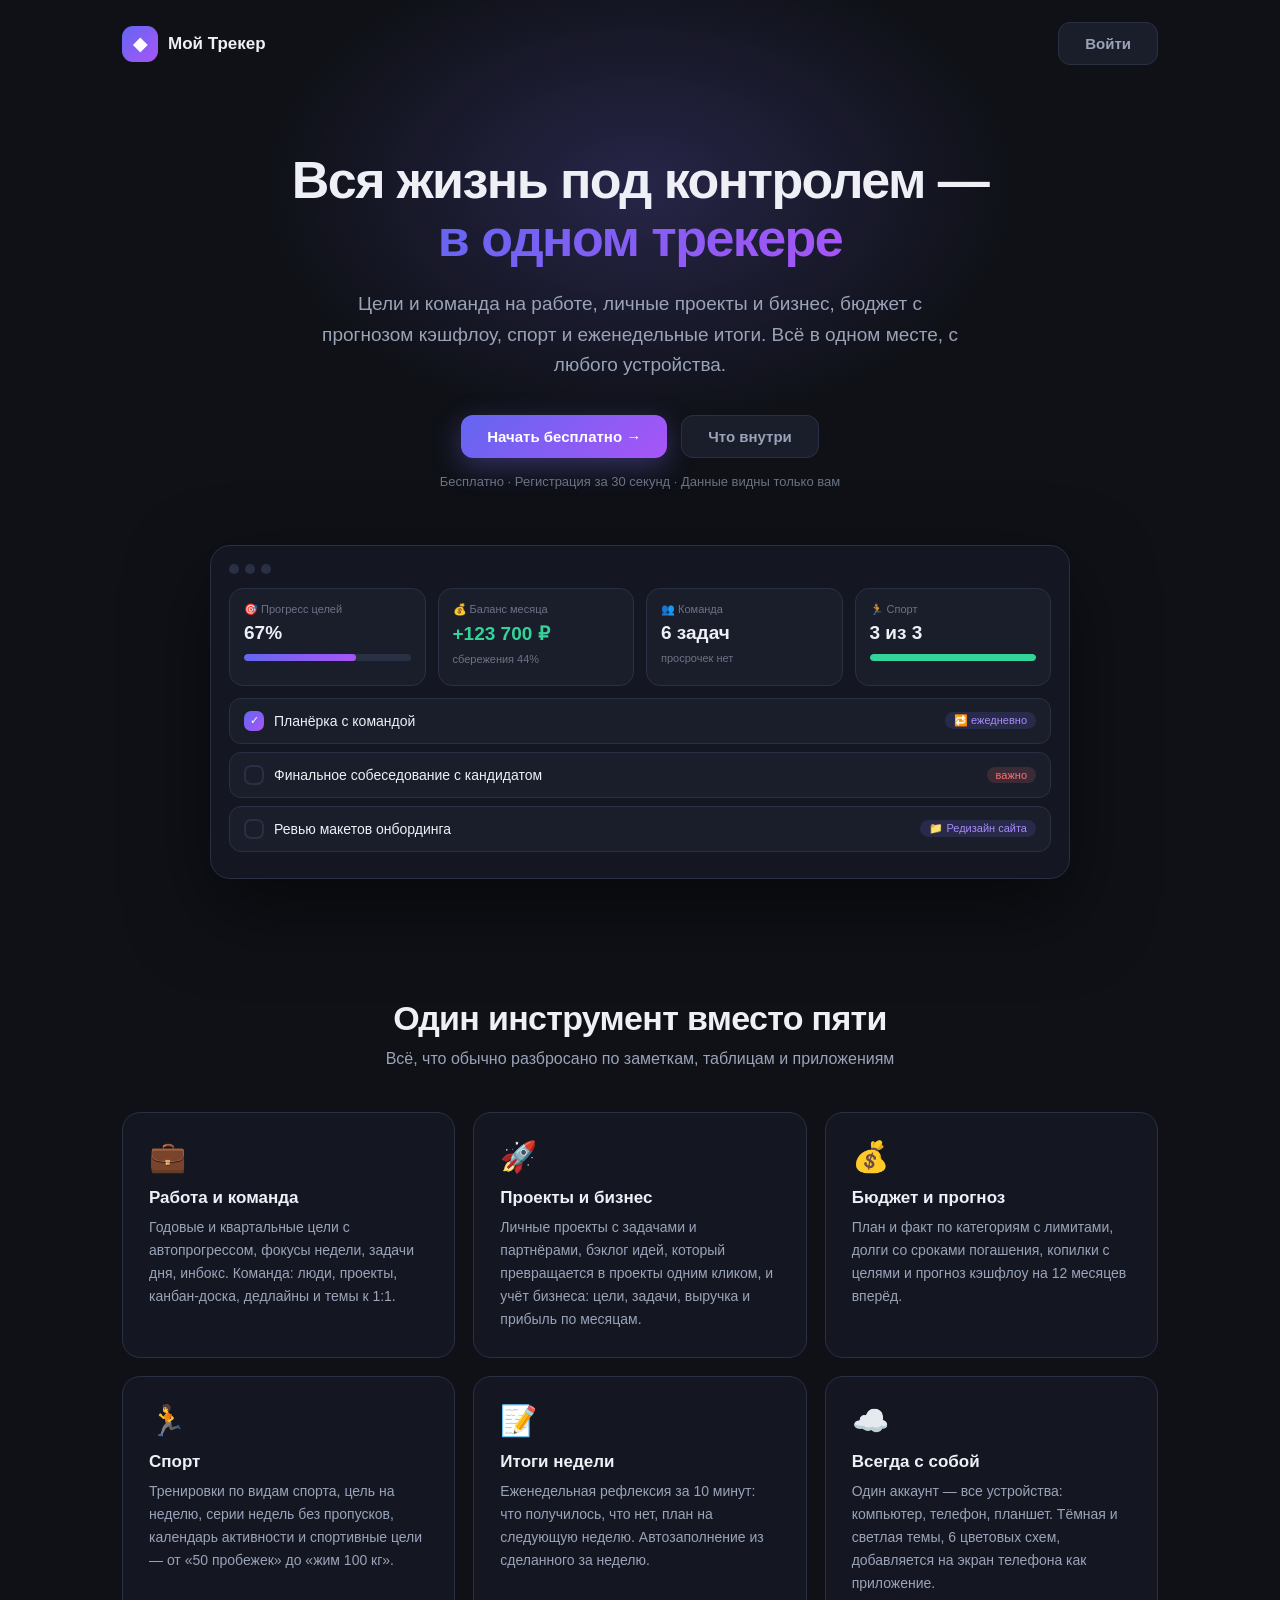
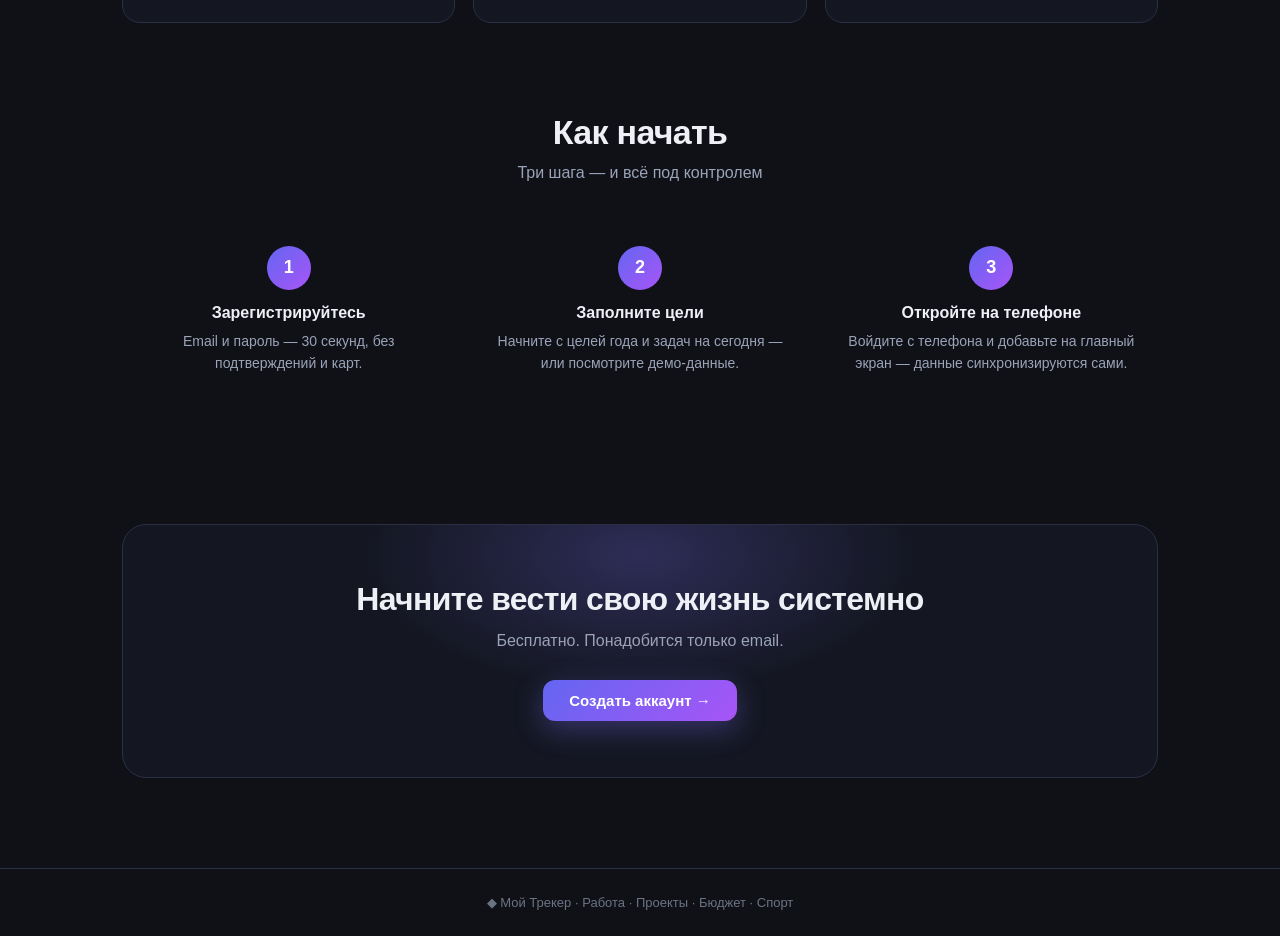
==== index.html @ 0a4cba4f "Add files via upload" ====
<!DOCTYPE html>
<html lang="ru">
<head>
<meta charset="UTF-8">
<meta name="viewport" content="width=device-width, initial-scale=1">
<meta name="theme-color" content="#0f1117">
<title>Мой Трекер — работа, проекты, бюджет и спорт в одном месте</title>
<meta name="description" content="Личный трекер: цели и команда на работе, свои проекты и бизнес, бюджет с прогнозом кэшфлоу, спорт и итоги недели. Бесплатно.">
<script>
/* уже вошедших сразу отправляем в приложение */
try{
  if(localStorage.getItem('mytracker_session') || localStorage.getItem('mytracker_localmode')){
    location.replace('app.html');
  }
}catch(e){}
</script>
<style>
:root{
  --bg:#0f1117; --bg2:#141722; --surface:#1a1e2b; --border:#2a3044;
  --text:#eef0f6; --text2:#9aa3b8; --text3:#6b7385;
  --accent:#7c6cf5; --accent2:#a78bfa; --grad:linear-gradient(135deg,#6366f1,#a855f7);
}
*{margin:0;padding:0;box-sizing:border-box}
html{scroll-behavior:smooth}
body{
  font-family:'Inter',-apple-system,BlinkMacSystemFont,'Segoe UI',Roboto,sans-serif;
  background:var(--bg); color:var(--text); -webkit-font-smoothing:antialiased; overflow-x:hidden;
}
a{text-decoration:none; color:inherit}
.wrap{max-width:1080px; margin:0 auto; padding:0 22px}
/* header */
header{display:flex; align-items:center; justify-content:space-between; padding:22px 0}
.logo{display:flex; align-items:center; gap:10px; font-weight:700; font-size:17px}
.logo-badge{width:36px;height:36px;border-radius:11px;background:var(--grad);display:flex;align-items:center;justify-content:center;font-size:18px;color:#fff}
.btn{display:inline-flex;align-items:center;justify-content:center;gap:8px;border:none;cursor:pointer;
  padding:12px 26px;border-radius:12px;font-size:15px;font-weight:600;font-family:inherit;transition:.2s}
.btn-primary{background:var(--grad);color:#fff;box-shadow:0 8px 28px rgba(124,108,245,.35)}
.btn-primary:hover{transform:translateY(-2px);box-shadow:0 12px 34px rgba(124,108,245,.45)}
.btn-ghost{background:var(--surface);color:var(--text2);border:1px solid var(--border)}
.btn-ghost:hover{color:var(--text)}
/* hero */
.hero{text-align:center; padding:64px 0 40px; position:relative}
.hero::before{content:'';position:absolute;top:-160px;left:50%;transform:translateX(-50%);
  width:820px;height:520px;background:radial-gradient(ellipse, rgba(124,108,245,.22), transparent 65%);pointer-events:none}
.hero h1{font-size:52px;font-weight:800;letter-spacing:-.03em;line-height:1.12;position:relative}
.hero h1 .grad{background:var(--grad);-webkit-background-clip:text;background-clip:text;color:transparent}
.hero p{font-size:19px;color:var(--text2);max-width:640px;margin:22px auto 0;line-height:1.6;position:relative}
.cta{display:flex;gap:14px;justify-content:center;margin-top:34px;flex-wrap:wrap;position:relative}
.hero .note{font-size:13px;color:var(--text3);margin-top:16px;position:relative}
/* mockup */
.mock{margin:56px auto 0;max-width:860px;background:var(--bg2);border:1px solid var(--border);
  border-radius:20px;padding:18px;box-shadow:0 30px 80px rgba(0,0,0,.5);position:relative}
.mock .bar{display:flex;gap:6px;margin-bottom:14px}
.mock .dot{width:10px;height:10px;border-radius:50%;background:var(--border)}
.mock-grid{display:grid;grid-template-columns:repeat(4,1fr);gap:12px;margin-bottom:12px}
.mcard{background:var(--surface);border:1px solid var(--border);border-radius:14px;padding:14px;text-align:left}
.mcard .l{font-size:11px;color:var(--text3);margin-bottom:6px}
.mcard .v{font-size:19px;font-weight:700}
.mbar{height:7px;border-radius:99px;background:var(--border);margin-top:10px;overflow:hidden}
.mbar>span{display:block;height:100%;border-radius:99px;background:var(--grad)}
.mrow{display:flex;align-items:center;gap:10px;background:var(--surface);border:1px solid var(--border);
  border-radius:12px;padding:12px 14px;margin-bottom:8px;font-size:14px;text-align:left}
.mcheck{width:20px;height:20px;border-radius:7px;flex-shrink:0;display:flex;align-items:center;justify-content:center;font-size:11px;color:#fff}
.mcheck.on{background:var(--grad)} .mcheck.off{border:2px solid var(--border)}
.chip{font-size:11px;padding:2px 9px;border-radius:99px;background:rgba(124,108,245,.15);color:var(--accent2);margin-left:auto;white-space:nowrap}
/* features */
.features{padding:80px 0 20px}
h2.sec{font-size:34px;font-weight:800;text-align:center;letter-spacing:-.02em}
.sec-sub{text-align:center;color:var(--text2);margin:12px 0 44px;font-size:16px}
.fgrid{display:grid;grid-template-columns:repeat(3,1fr);gap:18px}
.fcard{background:var(--bg2);border:1px solid var(--border);border-radius:18px;padding:26px}
.fcard .ico{font-size:30px}
.fcard h3{font-size:17px;margin:14px 0 8px}
.fcard p{font-size:14px;color:var(--text2);line-height:1.65}
/* how */
.how{padding:70px 0}
.steps{display:grid;grid-template-columns:repeat(3,1fr);gap:18px}
.step{text-align:center;padding:20px}
.step .n{width:44px;height:44px;border-radius:50%;background:var(--grad);color:#fff;font-weight:700;font-size:18px;
  display:flex;align-items:center;justify-content:center;margin:0 auto 14px}
.step h3{font-size:16px;margin-bottom:8px}
.step p{font-size:14px;color:var(--text2);line-height:1.6}
/* bottom cta */
.bottom{padding:60px 0 90px;text-align:center}
.bottom .box{background:var(--bg2);border:1px solid var(--border);border-radius:24px;padding:56px 30px;position:relative;overflow:hidden}
.bottom .box::before{content:'';position:absolute;top:-120px;left:50%;transform:translateX(-50%);
  width:600px;height:300px;background:radial-gradient(ellipse, rgba(124,108,245,.25), transparent 65%)}
.bottom h2{font-size:32px;font-weight:800;letter-spacing:-.02em;position:relative}
.bottom p{color:var(--text2);margin:14px 0 30px;position:relative}
footer{border-top:1px solid var(--border);padding:26px 0;text-align:center;color:var(--text3);font-size:13px}
@media(max-width:760px){
  .hero h1{font-size:33px}
  .hero p{font-size:16px}
  .hero{padding:36px 0 20px}
  .fgrid,.steps{grid-template-columns:1fr}
  .mock-grid{grid-template-columns:1fr 1fr}
  h2.sec{font-size:26px}
  .mock{padding:12px}
  header .btn{padding:10px 16px;font-size:13.5px}
}
</style>
</head>
<body>
<div class="wrap">
  <header>
    <div class="logo"><div class="logo-badge">◆</div>Мой Трекер</div>
    <a class="btn btn-ghost" href="app.html">Войти</a>
  </header>

  <section class="hero">
    <h1>Вся жизнь под контролем —<br><span class="grad">в одном трекере</span></h1>
    <p>Цели и команда на работе, личные проекты и бизнес, бюджет с прогнозом кэшфлоу,
    спорт и еженедельные итоги. Всё в одном месте, с любого устройства.</p>
    <div class="cta">
      <a class="btn btn-primary" href="app.html#signup">Начать бесплатно →</a>
      <a class="btn btn-ghost" href="#features">Что внутри</a>
    </div>
    <div class="note">Бесплатно · Регистрация за 30 секунд · Данные видны только вам</div>

    <div class="mock">
      <div class="bar"><span class="dot"></span><span class="dot"></span><span class="dot"></span></div>
      <div class="mock-grid">
        <div class="mcard"><div class="l">🎯 Прогресс целей</div><div class="v">67%</div><div class="mbar"><span style="width:67%"></span></div></div>
        <div class="mcard"><div class="l">💰 Баланс месяца</div><div class="v" style="color:#34d399">+123 700 ₽</div><div class="l" style="margin-top:8px">сбережения 44%</div></div>
        <div class="mcard"><div class="l">👥 Команда</div><div class="v">6 задач</div><div class="l" style="margin-top:8px">просрочек нет</div></div>
        <div class="mcard"><div class="l">🏃 Спорт</div><div class="v">3 из 3</div><div class="mbar"><span style="width:100%;background:#34d399"></span></div></div>
      </div>
      <div class="mrow"><span class="mcheck on">✓</span> Планёрка с командой <span class="chip">🔁 ежедневно</span></div>
      <div class="mrow"><span class="mcheck off"></span> Финальное собеседование с кандидатом <span class="chip" style="background:rgba(248,113,113,.15);color:#f87171">важно</span></div>
      <div class="mrow"><span class="mcheck off"></span> Ревью макетов онбординга <span class="chip">📁 Редизайн сайта</span></div>
    </div>
  </section>

  <section class="features" id="features">
    <h2 class="sec">Один инструмент вместо пяти</h2>
    <div class="sec-sub">Всё, что обычно разбросано по заметкам, таблицам и приложениям</div>
    <div class="fgrid">
      <div class="fcard"><div class="ico">💼</div><h3>Работа и команда</h3>
        <p>Годовые и квартальные цели с автопрогрессом, фокусы недели, задачи дня, инбокс. Команда: люди, проекты, канбан-доска, дедлайны и темы к 1:1.</p></div>
      <div class="fcard"><div class="ico">🚀</div><h3>Проекты и бизнес</h3>
        <p>Личные проекты с задачами и партнёрами, бэклог идей, который превращается в проекты одним кликом, и учёт бизнеса: цели, задачи, выручка и прибыль по месяцам.</p></div>
      <div class="fcard"><div class="ico">💰</div><h3>Бюджет и прогноз</h3>
        <p>План и факт по категориям с лимитами, долги со сроками погашения, копилки с целями и прогноз кэшфлоу на 12 месяцев вперёд.</p></div>
      <div class="fcard"><div class="ico">🏃</div><h3>Спорт</h3>
        <p>Тренировки по видам спорта, цель на неделю, серии недель без пропусков, календарь активности и спортивные цели — от «50 пробежек» до «жим 100 кг».</p></div>
      <div class="fcard"><div class="ico">📝</div><h3>Итоги недели</h3>
        <p>Еженедельная рефлексия за 10 минут: что получилось, что нет, план на следующую неделю. Автозаполнение из сделанного за неделю.</p></div>
      <div class="fcard"><div class="ico">☁️</div><h3>Всегда с собой</h3>
        <p>Один аккаунт — все устройства: компьютер, телефон, планшет. Тёмная и светлая темы, 6 цветовых схем, добавляется на экран телефона как приложение.</p></div>
    </div>
  </section>

  <section class="how">
    <h2 class="sec">Как начать</h2>
    <div class="sec-sub">Три шага — и всё под контролем</div>
    <div class="steps">
      <div class="step"><div class="n">1</div><h3>Зарегистрируйтесь</h3><p>Email и пароль — 30 секунд, без подтверждений и карт.</p></div>
      <div class="step"><div class="n">2</div><h3>Заполните цели</h3><p>Начните с целей года и задач на сегодня — или посмотрите демо-данные.</p></div>
      <div class="step"><div class="n">3</div><h3>Откройте на телефоне</h3><p>Войдите с телефона и добавьте на главный экран — данные синхронизируются сами.</p></div>
    </div>
  </section>

  <section class="bottom">
    <div class="box">
      <h2>Начните вести свою жизнь системно</h2>
      <p>Бесплатно. Понадобится только email.</p>
      <a class="btn btn-primary" href="app.html#signup" style="position:relative">Создать аккаунт →</a>
    </div>
  </section>
</div>
<footer>◆ Мой Трекер · Работа · Проекты · Бюджет · Спорт</footer>
</body>
</html>
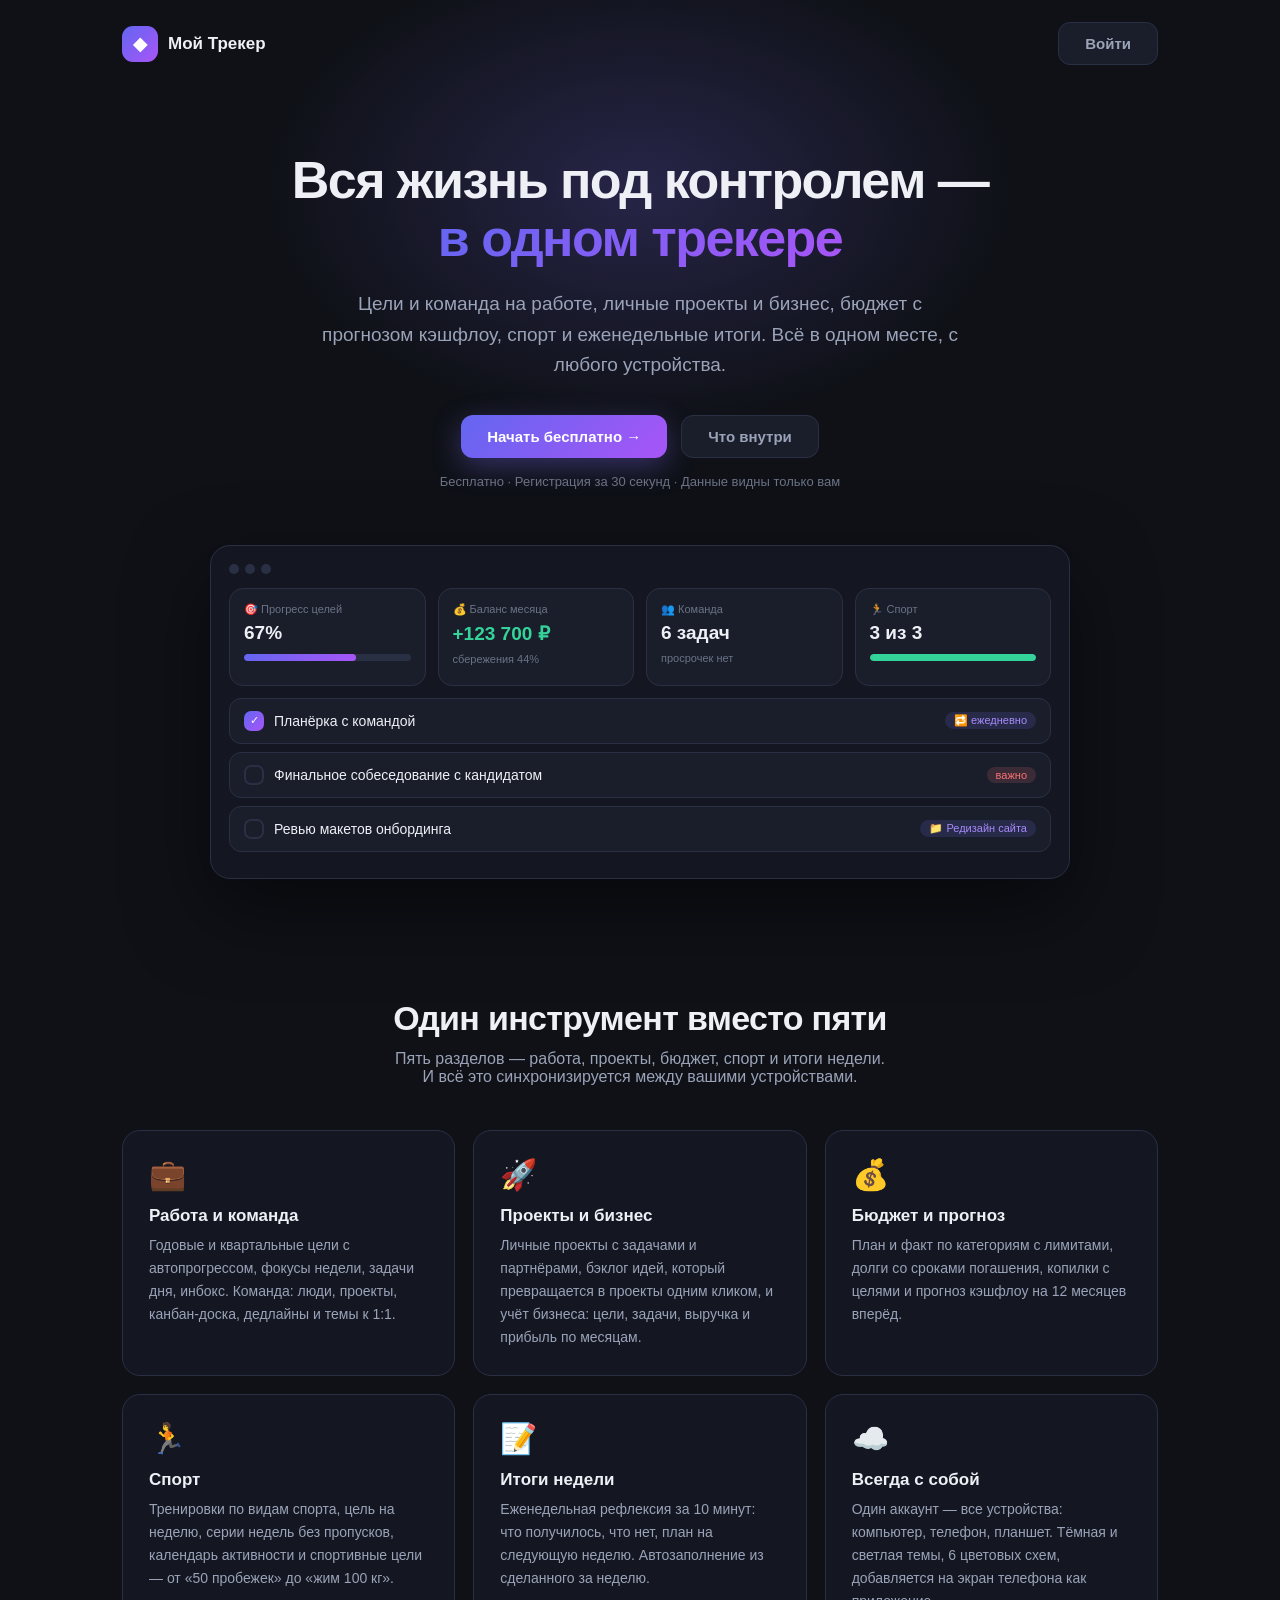
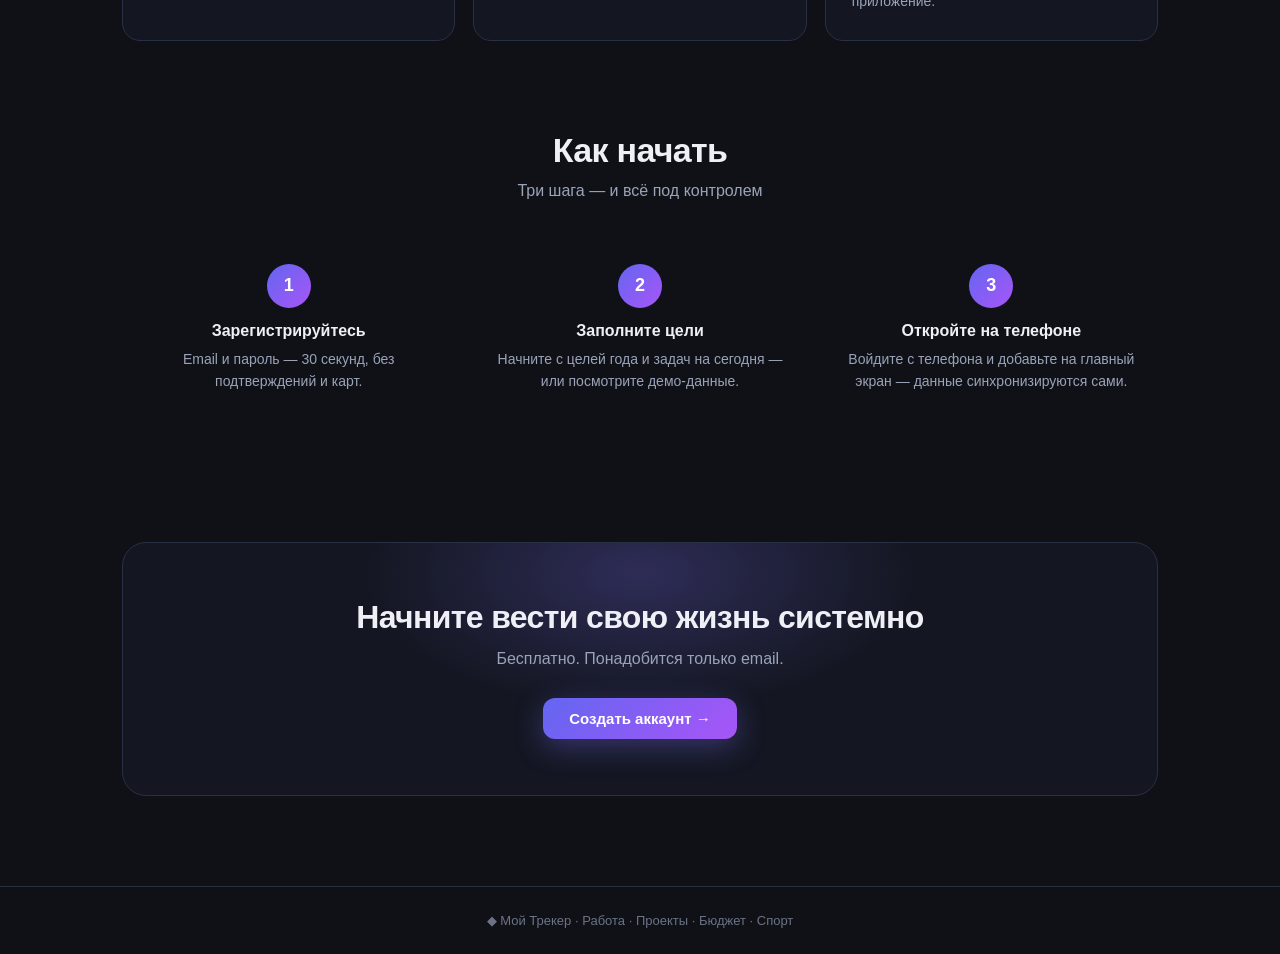
==== commit 22862056: "Add files via upload" ====
--- a/index.html
+++ b/index.html
@@ -133,7 +133,7 @@
 
   <section class="features" id="features">
     <h2 class="sec">Один инструмент вместо пяти</h2>
-    <div class="sec-sub">Всё, что обычно разбросано по заметкам, таблицам и приложениям</div>
+    <div class="sec-sub">Пять разделов — работа, проекты, бюджет, спорт и итоги недели.<br>И всё это синхронизируется между вашими устройствами.</div>
     <div class="fgrid">
       <div class="fcard"><div class="ico">💼</div><h3>Работа и команда</h3>
         <p>Годовые и квартальные цели с автопрогрессом, фокусы недели, задачи дня, инбокс. Команда: люди, проекты, канбан-доска, дедлайны и темы к 1:1.</p></div>
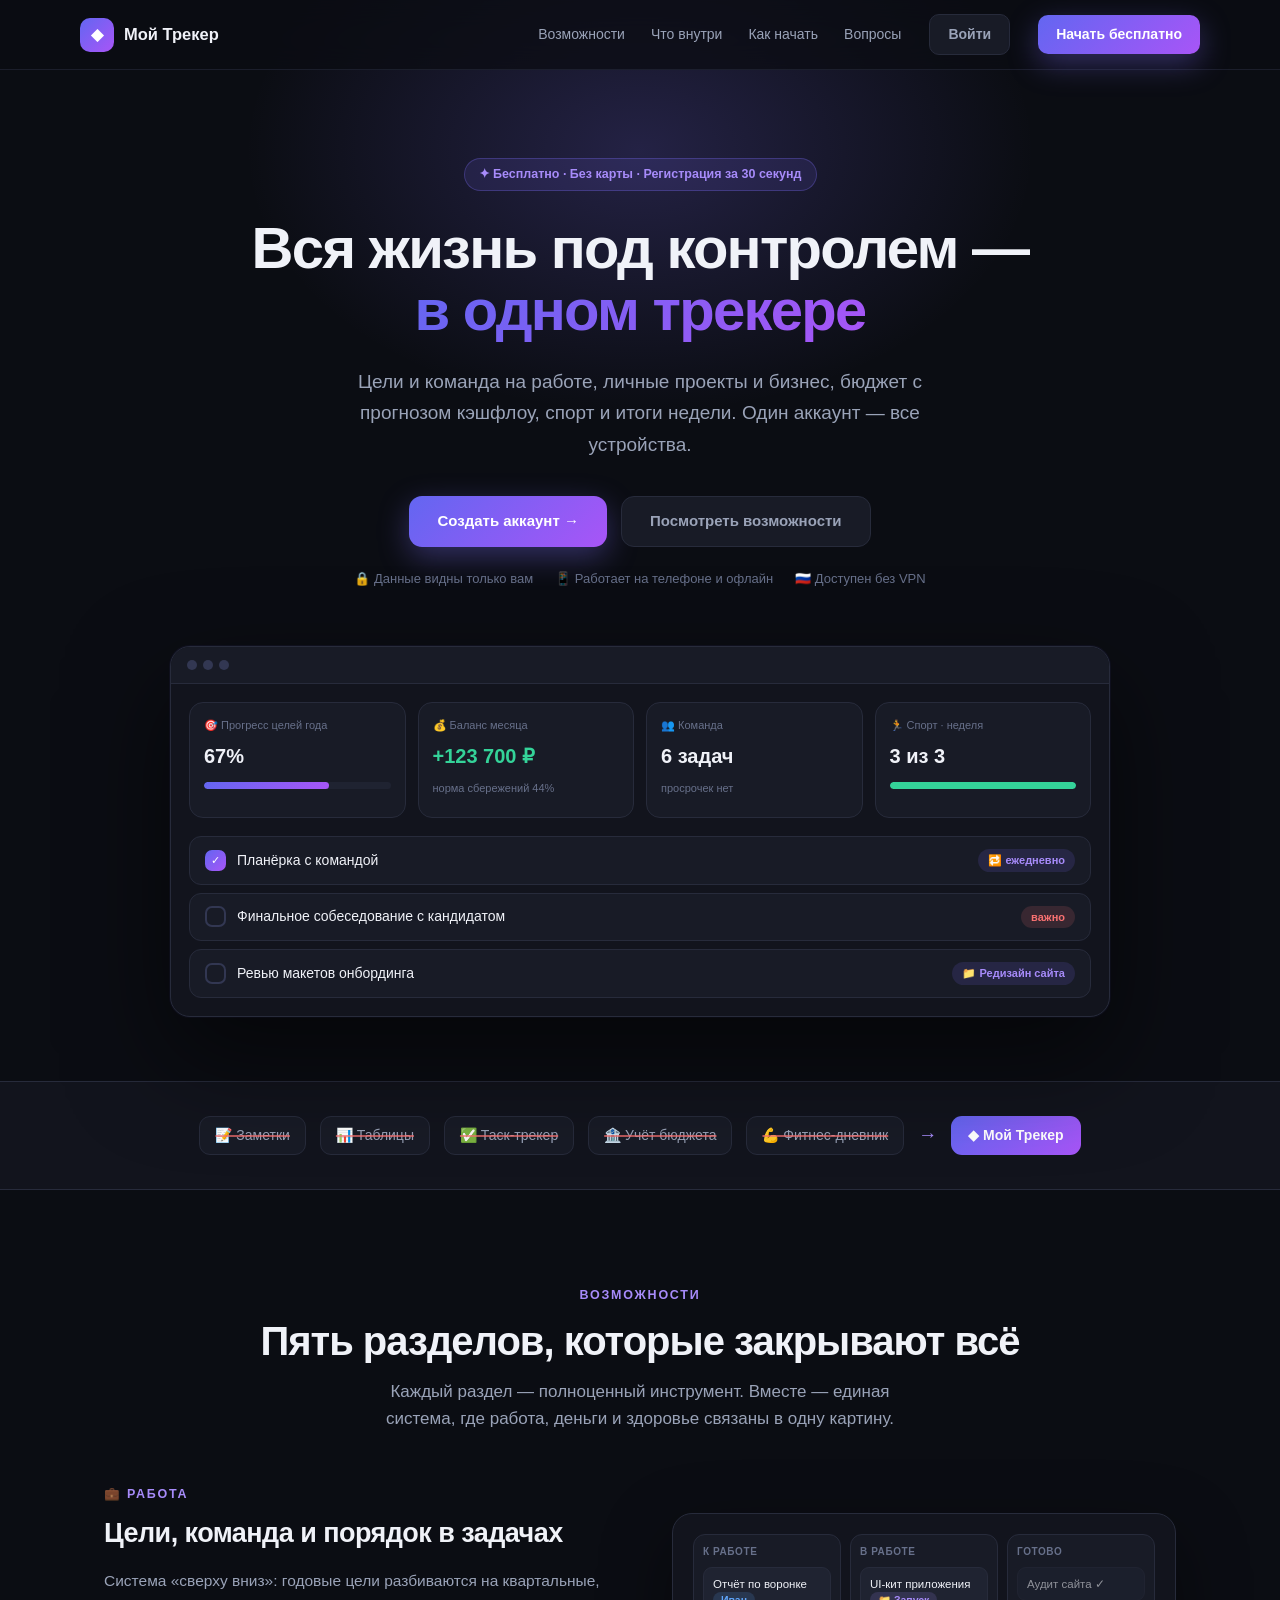
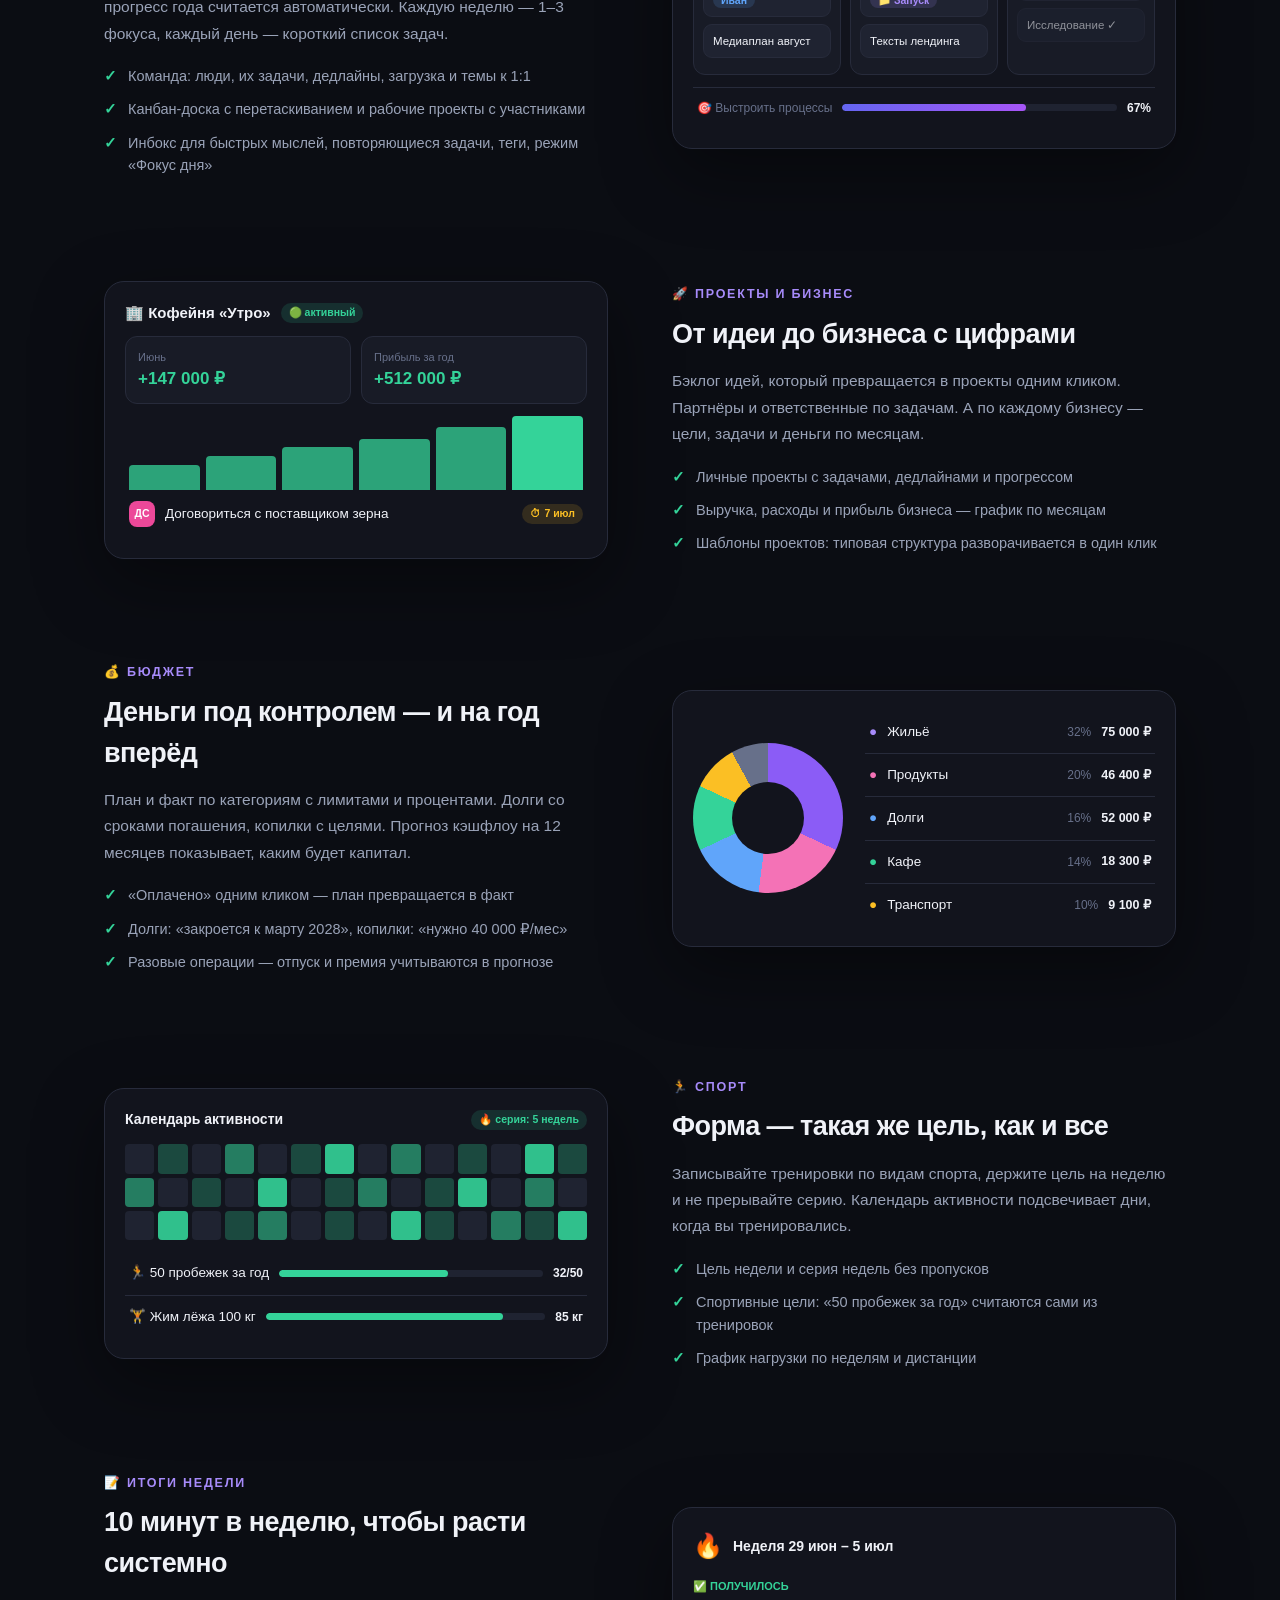
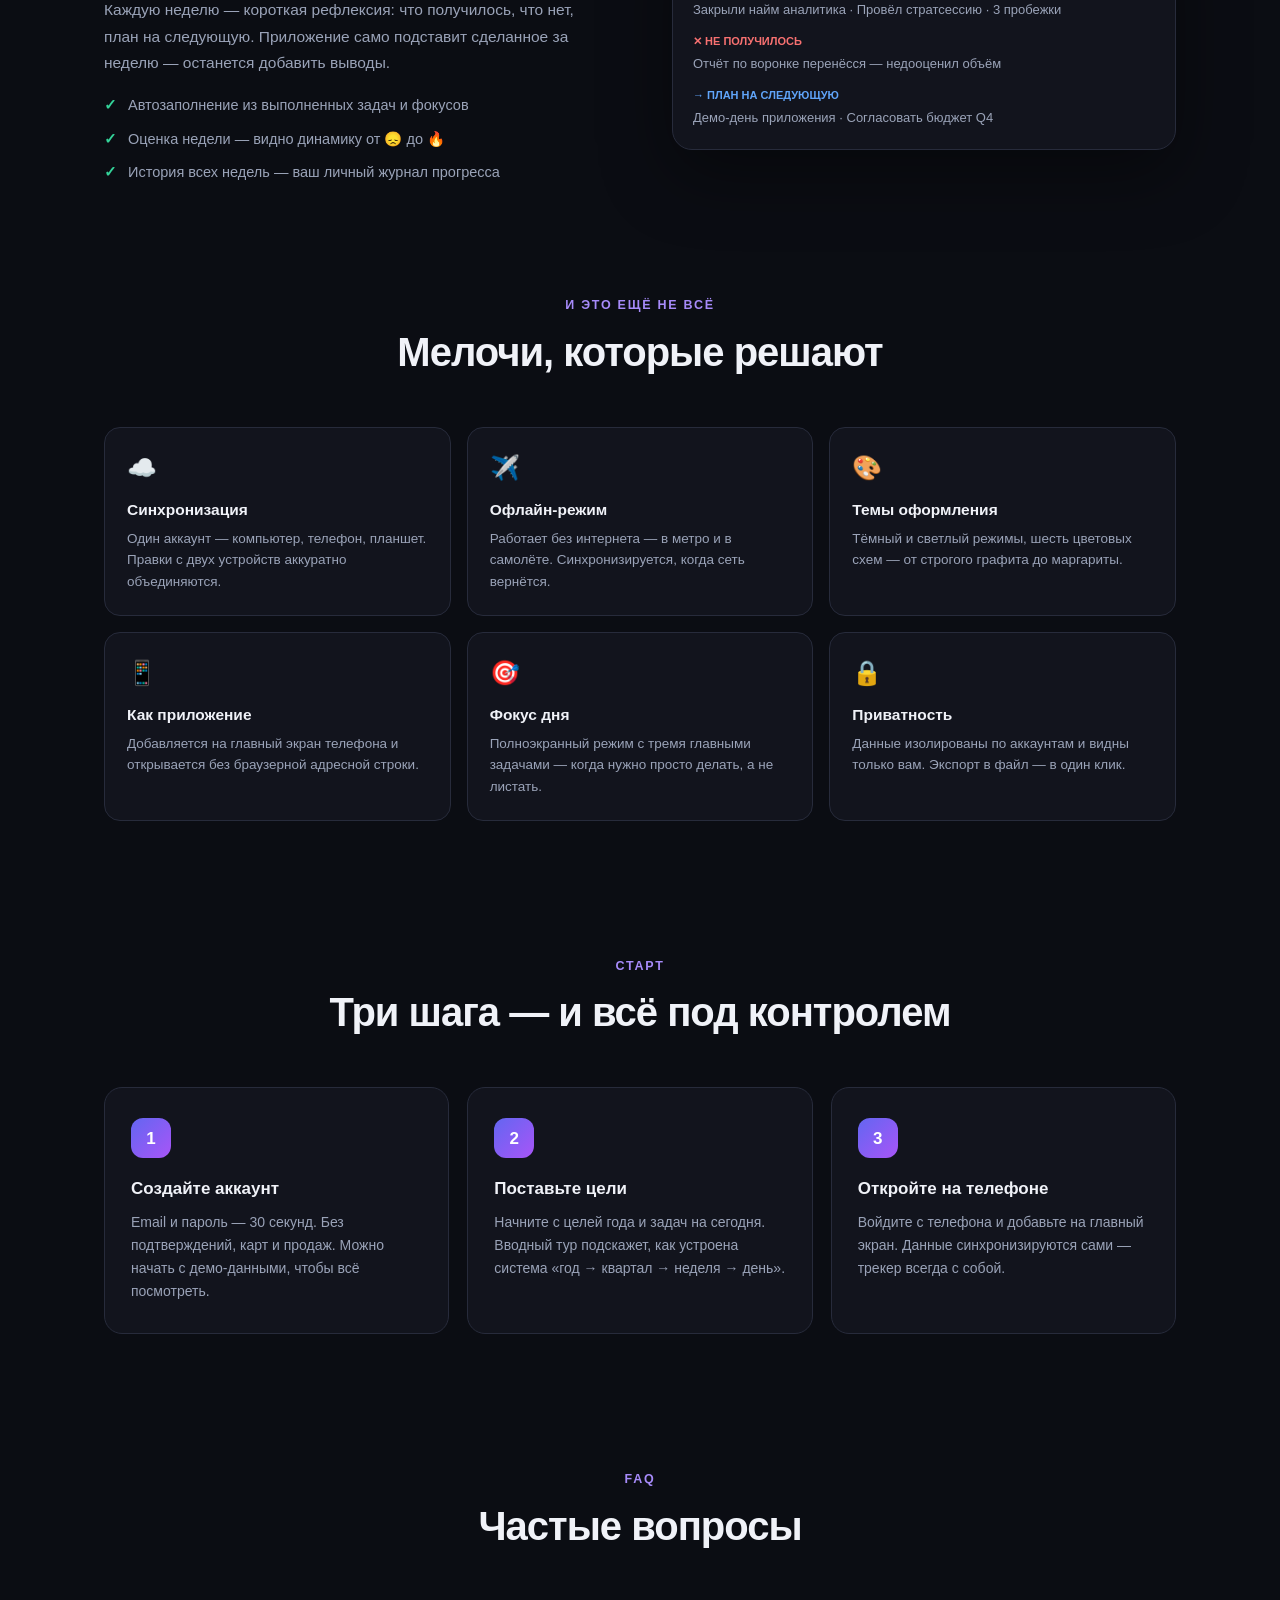
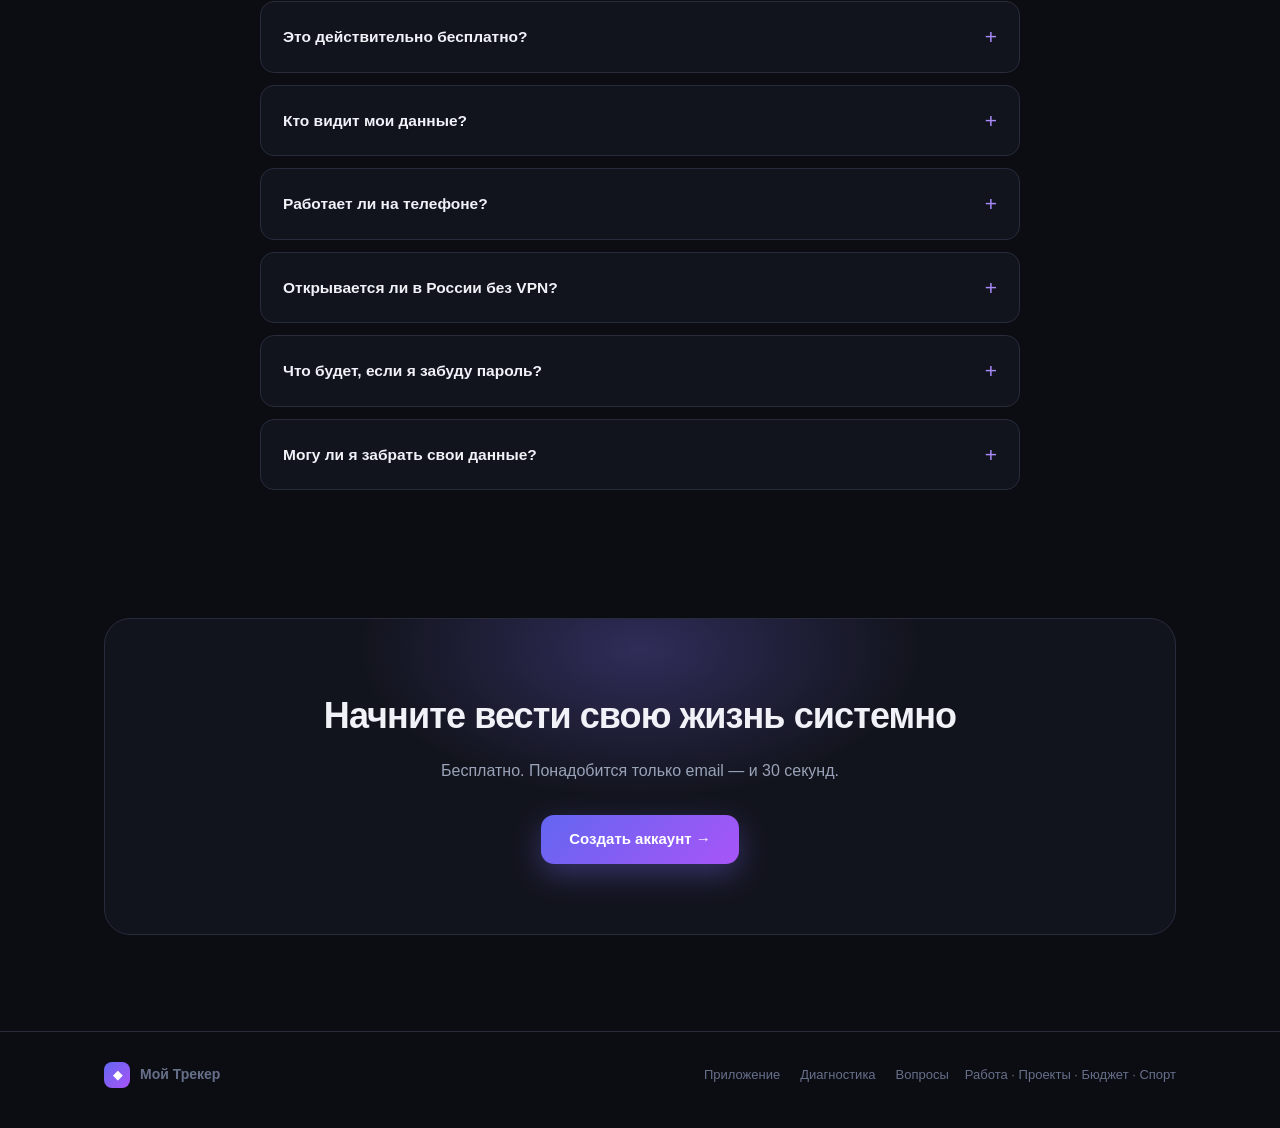
==== commit 1685791b: "Add files via upload" ====
--- a/index.html
+++ b/index.html
@@ -3,9 +3,9 @@
 <head>
 <meta charset="UTF-8">
 <meta name="viewport" content="width=device-width, initial-scale=1">
-<meta name="theme-color" content="#0f1117">
+<meta name="theme-color" content="#0b0d13">
 <title>Мой Трекер — работа, проекты, бюджет и спорт в одном месте</title>
-<meta name="description" content="Личный трекер: цели и команда на работе, свои проекты и бизнес, бюджет с прогнозом кэшфлоу, спорт и итоги недели. Бесплатно.">
+<meta name="description" content="Личный трекер: цели и команда на работе, свои проекты и бизнес, бюджет с прогнозом кэшфлоу, спорт и итоги недели. Бесплатно, без карты.">
 <script>
 /* уже вошедших сразу отправляем в приложение */
 try{
@@ -16,158 +16,473 @@
 </script>
 <style>
 :root{
-  --bg:#0f1117; --bg2:#141722; --surface:#1a1e2b; --border:#2a3044;
-  --text:#eef0f6; --text2:#9aa3b8; --text3:#6b7385;
-  --accent:#7c6cf5; --accent2:#a78bfa; --grad:linear-gradient(135deg,#6366f1,#a855f7);
+  --bg:#0b0d13; --bg2:#12141d; --surface:#181b26; --surface2:#1f2331;
+  --border:#272b3b; --border2:#323752;
+  --text:#f0f2f8; --text2:#9aa3b8; --text3:#67708a;
+  --accent:#7c6cf5; --accent2:#a78bfa;
+  --grad:linear-gradient(135deg,#6366f1,#a855f7);
+  --green:#34d399; --red:#f87171; --yellow:#fbbf24; --blue:#60a5fa; --pink:#f472b6;
 }
 *{margin:0;padding:0;box-sizing:border-box}
 html{scroll-behavior:smooth}
 body{
   font-family:'Inter',-apple-system,BlinkMacSystemFont,'Segoe UI',Roboto,sans-serif;
   background:var(--bg); color:var(--text); -webkit-font-smoothing:antialiased; overflow-x:hidden;
+  font-size:16px; line-height:1.5;
 }
-a{text-decoration:none; color:inherit}
-.wrap{max-width:1080px; margin:0 auto; padding:0 22px}
-/* header */
-header{display:flex; align-items:center; justify-content:space-between; padding:22px 0}
-.logo{display:flex; align-items:center; gap:10px; font-weight:700; font-size:17px}
-.logo-badge{width:36px;height:36px;border-radius:11px;background:var(--grad);display:flex;align-items:center;justify-content:center;font-size:18px;color:#fff}
+a{text-decoration:none;color:inherit}
+.wrap{max-width:1120px;margin:0 auto;padding:0 24px}
+section{padding:96px 0}
+@media(max-width:760px){section{padding:56px 0}}
+
+/* ---------- кнопки ---------- */
 .btn{display:inline-flex;align-items:center;justify-content:center;gap:8px;border:none;cursor:pointer;
-  padding:12px 26px;border-radius:12px;font-size:15px;font-weight:600;font-family:inherit;transition:.2s}
-.btn-primary{background:var(--grad);color:#fff;box-shadow:0 8px 28px rgba(124,108,245,.35)}
-.btn-primary:hover{transform:translateY(-2px);box-shadow:0 12px 34px rgba(124,108,245,.45)}
+  padding:13px 28px;border-radius:13px;font-size:15px;font-weight:600;font-family:inherit;transition:.2s;white-space:nowrap}
+.btn-primary{background:var(--grad);color:#fff;box-shadow:0 10px 30px rgba(124,108,245,.35)}
+.btn-primary:hover{transform:translateY(-2px);box-shadow:0 14px 38px rgba(124,108,245,.5)}
 .btn-ghost{background:var(--surface);color:var(--text2);border:1px solid var(--border)}
-.btn-ghost:hover{color:var(--text)}
-/* hero */
-.hero{text-align:center; padding:64px 0 40px; position:relative}
-.hero::before{content:'';position:absolute;top:-160px;left:50%;transform:translateX(-50%);
-  width:820px;height:520px;background:radial-gradient(ellipse, rgba(124,108,245,.22), transparent 65%);pointer-events:none}
-.hero h1{font-size:52px;font-weight:800;letter-spacing:-.03em;line-height:1.12;position:relative}
+.btn-ghost:hover{color:var(--text);border-color:var(--border2)}
+.btn-sm{padding:9px 18px;font-size:14px;border-radius:10px}
+
+/* ---------- header ---------- */
+header{
+  position:sticky;top:0;z-index:50;
+  background:rgba(11,13,19,.75);backdrop-filter:blur(14px);-webkit-backdrop-filter:blur(14px);
+  border-bottom:1px solid rgba(39,43,59,.6);
+}
+.nav{display:flex;align-items:center;gap:28px;padding:14px 0}
+.logo{display:flex;align-items:center;gap:10px;font-weight:700;font-size:16.5px;margin-right:auto}
+.logo-badge{width:34px;height:34px;border-radius:10px;background:var(--grad);display:flex;align-items:center;justify-content:center;font-size:16px;color:#fff}
+.nav-links{display:flex;gap:26px;font-size:14px;color:var(--text2)}
+.nav-links a:hover{color:var(--text)}
+@media(max-width:760px){.nav-links{display:none}.nav{gap:10px}}
+
+/* ---------- hero ---------- */
+.hero{position:relative;text-align:center;padding:88px 0 64px}
+.hero::before{content:'';position:absolute;top:-220px;left:50%;transform:translateX(-50%);
+  width:900px;height:600px;background:radial-gradient(ellipse,rgba(124,108,245,.22),transparent 62%);pointer-events:none}
+.badge{display:inline-flex;align-items:center;gap:8px;font-size:12.5px;font-weight:600;color:var(--accent2);
+  background:rgba(124,108,245,.12);border:1px solid rgba(124,108,245,.3);padding:6px 14px;border-radius:99px;position:relative}
+.hero h1{font-size:58px;font-weight:800;letter-spacing:-.03em;line-height:1.08;margin:26px 0 0;position:relative}
 .hero h1 .grad{background:var(--grad);-webkit-background-clip:text;background-clip:text;color:transparent}
-.hero p{font-size:19px;color:var(--text2);max-width:640px;margin:22px auto 0;line-height:1.6;position:relative}
-.cta{display:flex;gap:14px;justify-content:center;margin-top:34px;flex-wrap:wrap;position:relative}
-.hero .note{font-size:13px;color:var(--text3);margin-top:16px;position:relative}
-/* mockup */
-.mock{margin:56px auto 0;max-width:860px;background:var(--bg2);border:1px solid var(--border);
-  border-radius:20px;padding:18px;box-shadow:0 30px 80px rgba(0,0,0,.5);position:relative}
-.mock .bar{display:flex;gap:6px;margin-bottom:14px}
-.mock .dot{width:10px;height:10px;border-radius:50%;background:var(--border)}
-.mock-grid{display:grid;grid-template-columns:repeat(4,1fr);gap:12px;margin-bottom:12px}
+.hero .lead{font-size:19px;color:var(--text2);max-width:620px;margin:24px auto 0;line-height:1.65;position:relative}
+.cta{display:flex;gap:14px;justify-content:center;margin-top:36px;flex-wrap:wrap;position:relative}
+.hero .trust{display:flex;gap:22px;justify-content:center;margin-top:22px;font-size:13px;color:var(--text3);flex-wrap:wrap;position:relative}
+.hero .trust span{display:flex;align-items:center;gap:6px}
+@media(max-width:760px){.hero{padding:48px 0 40px}.hero h1{font-size:34px}.hero .lead{font-size:16px}}
+
+/* ---------- окно-мокап ---------- */
+.window{background:var(--bg2);border:1px solid var(--border);border-radius:20px;overflow:hidden;
+  box-shadow:0 40px 100px rgba(0,0,0,.55), 0 0 0 1px rgba(124,108,245,.06)}
+.window .bar{display:flex;gap:6px;padding:13px 16px;border-bottom:1px solid var(--border);background:var(--surface)}
+.window .dot{width:10px;height:10px;border-radius:50%;background:var(--border2)}
+.hero .window{max-width:940px;margin:58px auto 0;position:relative}
+.hero .window .inner{display:grid;grid-template-columns:repeat(4,1fr);gap:12px;padding:18px}
 .mcard{background:var(--surface);border:1px solid var(--border);border-radius:14px;padding:14px;text-align:left}
-.mcard .l{font-size:11px;color:var(--text3);margin-bottom:6px}
-.mcard .v{font-size:19px;font-weight:700}
-.mbar{height:7px;border-radius:99px;background:var(--border);margin-top:10px;overflow:hidden}
+.mcard .l{font-size:11px;color:var(--text3);margin-bottom:7px}
+.mcard .v{font-size:20px;font-weight:700}
+.mbar{height:7px;border-radius:99px;background:var(--surface2);margin-top:11px;overflow:hidden}
 .mbar>span{display:block;height:100%;border-radius:99px;background:var(--grad)}
-.mrow{display:flex;align-items:center;gap:10px;background:var(--surface);border:1px solid var(--border);
-  border-radius:12px;padding:12px 14px;margin-bottom:8px;font-size:14px;text-align:left}
-.mcheck{width:20px;height:20px;border-radius:7px;flex-shrink:0;display:flex;align-items:center;justify-content:center;font-size:11px;color:#fff}
-.mcheck.on{background:var(--grad)} .mcheck.off{border:2px solid var(--border)}
-.chip{font-size:11px;padding:2px 9px;border-radius:99px;background:rgba(124,108,245,.15);color:var(--accent2);margin-left:auto;white-space:nowrap}
-/* features */
-.features{padding:80px 0 20px}
-h2.sec{font-size:34px;font-weight:800;text-align:center;letter-spacing:-.02em}
-.sec-sub{text-align:center;color:var(--text2);margin:12px 0 44px;font-size:16px}
-.fgrid{display:grid;grid-template-columns:repeat(3,1fr);gap:18px}
-.fcard{background:var(--bg2);border:1px solid var(--border);border-radius:18px;padding:26px}
-.fcard .ico{font-size:30px}
-.fcard h3{font-size:17px;margin:14px 0 8px}
-.fcard p{font-size:14px;color:var(--text2);line-height:1.65}
-/* how */
-.how{padding:70px 0}
-.steps{display:grid;grid-template-columns:repeat(3,1fr);gap:18px}
-.step{text-align:center;padding:20px}
-.step .n{width:44px;height:44px;border-radius:50%;background:var(--grad);color:#fff;font-weight:700;font-size:18px;
-  display:flex;align-items:center;justify-content:center;margin:0 auto 14px}
-.step h3{font-size:16px;margin-bottom:8px}
-.step p{font-size:14px;color:var(--text2);line-height:1.6}
-/* bottom cta */
-.bottom{padding:60px 0 90px;text-align:center}
-.bottom .box{background:var(--bg2);border:1px solid var(--border);border-radius:24px;padding:56px 30px;position:relative;overflow:hidden}
-.bottom .box::before{content:'';position:absolute;top:-120px;left:50%;transform:translateX(-50%);
-  width:600px;height:300px;background:radial-gradient(ellipse, rgba(124,108,245,.25), transparent 65%)}
-.bottom h2{font-size:32px;font-weight:800;letter-spacing:-.02em;position:relative}
-.bottom p{color:var(--text2);margin:14px 0 30px;position:relative}
-footer{border-top:1px solid var(--border);padding:26px 0;text-align:center;color:var(--text3);font-size:13px}
-@media(max-width:760px){
-  .hero h1{font-size:33px}
-  .hero p{font-size:16px}
-  .hero{padding:36px 0 20px}
-  .fgrid,.steps{grid-template-columns:1fr}
-  .mock-grid{grid-template-columns:1fr 1fr}
-  h2.sec{font-size:26px}
-  .mock{padding:12px}
-  header .btn{padding:10px 16px;font-size:13.5px}
-}
+.hero .rows{padding:0 18px 18px;display:grid;gap:8px}
+.mrow{display:flex;align-items:center;gap:11px;background:var(--surface);border:1px solid var(--border);
+  border-radius:12px;padding:12px 15px;font-size:14px;text-align:left}
+.mcheck{width:21px;height:21px;border-radius:7px;flex-shrink:0;display:flex;align-items:center;justify-content:center;font-size:11px;color:#fff}
+.mcheck.on{background:var(--grad)} .mcheck.off{border:2px solid var(--border2)}
+.chip{font-size:11px;padding:3px 10px;border-radius:99px;background:rgba(124,108,245,.14);color:var(--accent2);margin-left:auto;white-space:nowrap;font-weight:600}
+@media(max-width:760px){.hero .window .inner{grid-template-columns:1fr 1fr}}
+
+/* ---------- заменяет приложения ---------- */
+.replace{border-top:1px solid var(--border);border-bottom:1px solid var(--border);background:var(--bg2);padding:34px 0}
+.replace .row{display:flex;align-items:center;justify-content:center;gap:14px;flex-wrap:wrap;font-size:14px;color:var(--text3)}
+.replace .app{display:flex;align-items:center;gap:8px;background:var(--surface);border:1px solid var(--border);
+  border-radius:11px;padding:8px 15px;color:var(--text2);font-weight:500;text-decoration:line-through;text-decoration-color:rgba(248,113,113,.7);text-decoration-thickness:2px}
+.replace .arrow{font-size:19px;color:var(--accent2);font-weight:700}
+.replace .one{display:flex;align-items:center;gap:8px;background:var(--grad);border-radius:11px;padding:9px 17px;color:#fff;font-weight:700}
+
+/* ---------- заголовки секций ---------- */
+.k{font-size:12.5px;font-weight:700;letter-spacing:.14em;color:var(--accent2);text-transform:uppercase;margin-bottom:14px}
+h2.sec{font-size:40px;font-weight:800;letter-spacing:-.025em;line-height:1.15}
+.sec-sub{color:var(--text2);margin-top:14px;font-size:17px;max-width:560px;line-height:1.6}
+.center{text-align:center}
+.center .sec-sub{margin-left:auto;margin-right:auto}
+@media(max-width:760px){h2.sec{font-size:27px}.sec-sub{font-size:15px}}
+
+/* ---------- фичи-развороты ---------- */
+.feature{display:grid;grid-template-columns:1fr 1fr;gap:64px;align-items:center;padding:52px 0}
+.feature.rtl .txt{order:2}
+.feature .txt .k{margin-bottom:10px}
+.feature h3{font-size:27px;font-weight:750;letter-spacing:-.02em;margin-bottom:14px}
+.feature p{color:var(--text2);font-size:15.5px;line-height:1.7}
+.feature ul{list-style:none;margin-top:18px;display:grid;gap:11px}
+.feature li{display:flex;gap:11px;font-size:14.5px;color:var(--text2);line-height:1.55}
+.feature li::before{content:'✓';color:var(--green);font-weight:700;flex-shrink:0}
+.panel{background:var(--bg2);border:1px solid var(--border);border-radius:20px;padding:20px;
+  box-shadow:0 24px 70px rgba(0,0,0,.4)}
+@media(max-width:860px){.feature{grid-template-columns:1fr;gap:28px;padding:36px 0}.feature.rtl .txt{order:0}}
+
+/* мини-виджеты в панелях */
+.prow{display:flex;align-items:center;gap:10px;padding:11px 4px;border-bottom:1px solid var(--border);font-size:13.5px}
+.prow:last-child{border-bottom:none}
+.pav{width:26px;height:26px;border-radius:8px;display:inline-flex;align-items:center;justify-content:center;font-size:10.5px;font-weight:700;color:#fff;flex-shrink:0}
+.pbar{height:7px;border-radius:99px;background:var(--surface2);overflow:hidden;flex:1}
+.pbar>span{display:block;height:100%;border-radius:99px}
+.ptag{font-size:10.5px;padding:2px 8px;border-radius:99px;font-weight:600}
+.pie{width:150px;height:150px;border-radius:50%;flex-shrink:0;position:relative;
+  background:conic-gradient(#8b5cf6 0 32%, #f472b6 32% 52%, #60a5fa 52% 68%, #34d399 68% 82%, #fbbf24 82% 92%, #67708a 92% 100%)}
+.pie::after{content:'';position:absolute;inset:26%;background:var(--bg2);border-radius:50%}
+.heat{display:grid;grid-template-columns:repeat(14,1fr);gap:4px}
+.heat span{aspect-ratio:1;border-radius:4px;background:var(--surface2)}
+.heat .h1{background:rgba(52,211,153,.28)} .heat .h2{background:rgba(52,211,153,.55)} .heat .h3{background:rgba(52,211,153,.9)}
+.kan{display:grid;grid-template-columns:1fr 1fr 1fr;gap:9px}
+.kan .col{background:var(--surface);border:1px solid var(--border);border-radius:12px;padding:9px}
+.kan .colh{font-size:10px;font-weight:700;color:var(--text3);margin-bottom:8px;letter-spacing:.06em}
+.kan .card{background:var(--surface2);border:1px solid var(--border);border-radius:9px;padding:8px 9px;font-size:11.5px;margin-bottom:7px;line-height:1.4}
+
+/* ---------- сетка мелких фич ---------- */
+.grid6{display:grid;grid-template-columns:repeat(3,1fr);gap:16px;margin-top:52px}
+.gcard{background:var(--bg2);border:1px solid var(--border);border-radius:16px;padding:22px;transition:.25s}
+.gcard:hover{border-color:var(--border2);transform:translateY(-3px)}
+.gcard .ico{font-size:24px}
+.gcard h4{font-size:15.5px;margin:12px 0 7px;font-weight:650}
+.gcard p{font-size:13.5px;color:var(--text2);line-height:1.6}
+@media(max-width:860px){.grid6{grid-template-columns:1fr 1fr}}
+@media(max-width:560px){.grid6{grid-template-columns:1fr}}
+
+/* ---------- шаги ---------- */
+.steps{display:grid;grid-template-columns:repeat(3,1fr);gap:18px;margin-top:52px}
+.step{background:var(--bg2);border:1px solid var(--border);border-radius:18px;padding:30px 26px;position:relative}
+.step .n{width:40px;height:40px;border-radius:12px;background:var(--grad);color:#fff;font-weight:700;font-size:17px;
+  display:flex;align-items:center;justify-content:center;margin-bottom:18px}
+.step h3{font-size:17px;margin-bottom:9px}
+.step p{font-size:14px;color:var(--text2);line-height:1.65}
+@media(max-width:760px){.steps{grid-template-columns:1fr}}
+
+/* ---------- FAQ ---------- */
+.faq{max-width:760px;margin:52px auto 0}
+.faq details{background:var(--bg2);border:1px solid var(--border);border-radius:14px;margin-bottom:12px;overflow:hidden}
+.faq summary{cursor:pointer;padding:19px 22px;font-weight:600;font-size:15.5px;list-style:none;display:flex;justify-content:space-between;align-items:center;gap:14px}
+.faq summary::-webkit-details-marker{display:none}
+.faq summary::after{content:'+';color:var(--accent2);font-size:21px;font-weight:400;transition:.2s;flex-shrink:0}
+.faq details[open] summary::after{transform:rotate(45deg)}
+.faq .a{padding:0 22px 19px;color:var(--text2);font-size:14.5px;line-height:1.7}
+
+/* ---------- финальный CTA ---------- */
+.bottom .box{background:var(--bg2);border:1px solid var(--border);border-radius:26px;padding:70px 32px;text-align:center;position:relative;overflow:hidden}
+.bottom .box::before{content:'';position:absolute;top:-140px;left:50%;transform:translateX(-50%);
+  width:640px;height:340px;background:radial-gradient(ellipse,rgba(124,108,245,.28),transparent 62%)}
+.bottom h2{font-size:36px;font-weight:800;letter-spacing:-.025em;position:relative}
+.bottom p{color:var(--text2);margin:16px 0 32px;position:relative;font-size:16px}
+@media(max-width:760px){.bottom h2{font-size:25px}.bottom .box{padding:48px 22px}}
+
+footer{border-top:1px solid var(--border);padding:30px 0 40px}
+.foot{display:flex;justify-content:space-between;align-items:center;gap:16px;flex-wrap:wrap;color:var(--text3);font-size:13px}
+.foot .links{display:flex;gap:20px}
+.foot a:hover{color:var(--text)}
+
+/* ---------- reveal-анимации ---------- */
+.rev{opacity:0;transform:translateY(22px);transition:opacity .6s ease, transform .6s ease}
+.rev.in{opacity:1;transform:none}
 </style>
 </head>
 <body>
-<div class="wrap">
-  <header>
+
+<header>
+  <div class="wrap nav">
     <div class="logo"><div class="logo-badge">◆</div>Мой Трекер</div>
-    <a class="btn btn-ghost" href="app.html">Войти</a>
-  </header>
-
-  <section class="hero">
+    <nav class="nav-links">
+      <a href="#features">Возможности</a>
+      <a href="#extra">Что внутри</a>
+      <a href="#how">Как начать</a>
+      <a href="#faq">Вопросы</a>
+    </nav>
+    <a class="btn btn-ghost btn-sm" href="app.html">Войти</a>
+    <a class="btn btn-primary btn-sm" href="app.html#signup">Начать бесплатно</a>
+  </div>
+</header>
+
+<section class="hero">
+  <div class="wrap">
+    <span class="badge">✦ Бесплатно · Без карты · Регистрация за 30 секунд</span>
     <h1>Вся жизнь под контролем —<br><span class="grad">в одном трекере</span></h1>
-    <p>Цели и команда на работе, личные проекты и бизнес, бюджет с прогнозом кэшфлоу,
-    спорт и еженедельные итоги. Всё в одном месте, с любого устройства.</p>
+    <p class="lead">Цели и команда на работе, личные проекты и бизнес, бюджет с прогнозом
+    кэшфлоу, спорт и итоги недели. Один аккаунт — все устройства.</p>
     <div class="cta">
-      <a class="btn btn-primary" href="app.html#signup">Начать бесплатно →</a>
-      <a class="btn btn-ghost" href="#features">Что внутри</a>
-    </div>
-    <div class="note">Бесплатно · Регистрация за 30 секунд · Данные видны только вам</div>
-
-    <div class="mock">
+      <a class="btn btn-primary" href="app.html#signup">Создать аккаунт →</a>
+      <a class="btn btn-ghost" href="#features">Посмотреть возможности</a>
+    </div>
+    <div class="trust">
+      <span>🔒 Данные видны только вам</span>
+      <span>📱 Работает на телефоне и офлайн</span>
+      <span>🇷🇺 Доступен без VPN</span>
+    </div>
+
+    <div class="window rev">
       <div class="bar"><span class="dot"></span><span class="dot"></span><span class="dot"></span></div>
-      <div class="mock-grid">
-        <div class="mcard"><div class="l">🎯 Прогресс целей</div><div class="v">67%</div><div class="mbar"><span style="width:67%"></span></div></div>
-        <div class="mcard"><div class="l">💰 Баланс месяца</div><div class="v" style="color:#34d399">+123 700 ₽</div><div class="l" style="margin-top:8px">сбережения 44%</div></div>
-        <div class="mcard"><div class="l">👥 Команда</div><div class="v">6 задач</div><div class="l" style="margin-top:8px">просрочек нет</div></div>
-        <div class="mcard"><div class="l">🏃 Спорт</div><div class="v">3 из 3</div><div class="mbar"><span style="width:100%;background:#34d399"></span></div></div>
-      </div>
-      <div class="mrow"><span class="mcheck on">✓</span> Планёрка с командой <span class="chip">🔁 ежедневно</span></div>
-      <div class="mrow"><span class="mcheck off"></span> Финальное собеседование с кандидатом <span class="chip" style="background:rgba(248,113,113,.15);color:#f87171">важно</span></div>
-      <div class="mrow"><span class="mcheck off"></span> Ревью макетов онбординга <span class="chip">📁 Редизайн сайта</span></div>
-    </div>
-  </section>
-
-  <section class="features" id="features">
-    <h2 class="sec">Один инструмент вместо пяти</h2>
-    <div class="sec-sub">Пять разделов — работа, проекты, бюджет, спорт и итоги недели.<br>И всё это синхронизируется между вашими устройствами.</div>
-    <div class="fgrid">
-      <div class="fcard"><div class="ico">💼</div><h3>Работа и команда</h3>
-        <p>Годовые и квартальные цели с автопрогрессом, фокусы недели, задачи дня, инбокс. Команда: люди, проекты, канбан-доска, дедлайны и темы к 1:1.</p></div>
-      <div class="fcard"><div class="ico">🚀</div><h3>Проекты и бизнес</h3>
-        <p>Личные проекты с задачами и партнёрами, бэклог идей, который превращается в проекты одним кликом, и учёт бизнеса: цели, задачи, выручка и прибыль по месяцам.</p></div>
-      <div class="fcard"><div class="ico">💰</div><h3>Бюджет и прогноз</h3>
-        <p>План и факт по категориям с лимитами, долги со сроками погашения, копилки с целями и прогноз кэшфлоу на 12 месяцев вперёд.</p></div>
-      <div class="fcard"><div class="ico">🏃</div><h3>Спорт</h3>
-        <p>Тренировки по видам спорта, цель на неделю, серии недель без пропусков, календарь активности и спортивные цели — от «50 пробежек» до «жим 100 кг».</p></div>
-      <div class="fcard"><div class="ico">📝</div><h3>Итоги недели</h3>
-        <p>Еженедельная рефлексия за 10 минут: что получилось, что нет, план на следующую неделю. Автозаполнение из сделанного за неделю.</p></div>
-      <div class="fcard"><div class="ico">☁️</div><h3>Всегда с собой</h3>
-        <p>Один аккаунт — все устройства: компьютер, телефон, планшет. Тёмная и светлая темы, 6 цветовых схем, добавляется на экран телефона как приложение.</p></div>
-    </div>
-  </section>
-
-  <section class="how">
-    <h2 class="sec">Как начать</h2>
-    <div class="sec-sub">Три шага — и всё под контролем</div>
-    <div class="steps">
-      <div class="step"><div class="n">1</div><h3>Зарегистрируйтесь</h3><p>Email и пароль — 30 секунд, без подтверждений и карт.</p></div>
-      <div class="step"><div class="n">2</div><h3>Заполните цели</h3><p>Начните с целей года и задач на сегодня — или посмотрите демо-данные.</p></div>
-      <div class="step"><div class="n">3</div><h3>Откройте на телефоне</h3><p>Войдите с телефона и добавьте на главный экран — данные синхронизируются сами.</p></div>
-    </div>
-  </section>
-
-  <section class="bottom">
-    <div class="box">
+      <div class="inner">
+        <div class="mcard"><div class="l">🎯 Прогресс целей года</div><div class="v">67%</div><div class="mbar"><span style="width:67%"></span></div></div>
+        <div class="mcard"><div class="l">💰 Баланс месяца</div><div class="v" style="color:var(--green)">+123 700 ₽</div><div class="l" style="margin-top:9px">норма сбережений 44%</div></div>
+        <div class="mcard"><div class="l">👥 Команда</div><div class="v">6 задач</div><div class="l" style="margin-top:9px">просрочек нет</div></div>
+        <div class="mcard"><div class="l">🏃 Спорт · неделя</div><div class="v">3 из 3</div><div class="mbar"><span style="width:100%;background:var(--green)"></span></div></div>
+      </div>
+      <div class="rows">
+        <div class="mrow"><span class="mcheck on">✓</span> Планёрка с командой <span class="chip">🔁 ежедневно</span></div>
+        <div class="mrow"><span class="mcheck off"></span> Финальное собеседование с кандидатом <span class="chip" style="background:rgba(248,113,113,.14);color:var(--red)">важно</span></div>
+        <div class="mrow"><span class="mcheck off"></span> Ревью макетов онбординга <span class="chip">📁 Редизайн сайта</span></div>
+      </div>
+    </div>
+  </div>
+</section>
+
+<div class="replace">
+  <div class="wrap row">
+    <span class="app">📝 Заметки</span>
+    <span class="app">📊 Таблицы</span>
+    <span class="app">✅ Таск-трекер</span>
+    <span class="app">🏦 Учёт бюджета</span>
+    <span class="app">💪 Фитнес-дневник</span>
+    <span class="arrow">→</span>
+    <span class="one">◆ Мой Трекер</span>
+  </div>
+</div>
+
+<section id="features" style="padding-bottom:20px">
+  <div class="wrap">
+    <div class="center rev">
+      <div class="k">Возможности</div>
+      <h2 class="sec">Пять разделов, которые закрывают всё</h2>
+      <div class="sec-sub">Каждый раздел — полноценный инструмент. Вместе — единая система, где работа, деньги и здоровье связаны в одну картину.</div>
+    </div>
+
+    <!-- 1. Работа -->
+    <div class="feature rev">
+      <div class="txt">
+        <div class="k">💼 Работа</div>
+        <h3>Цели, команда и порядок в задачах</h3>
+        <p>Система «сверху вниз»: годовые цели разбиваются на квартальные, прогресс года считается автоматически. Каждую неделю — 1–3 фокуса, каждый день — короткий список задач.</p>
+        <ul>
+          <li>Команда: люди, их задачи, дедлайны, загрузка и темы к 1:1</li>
+          <li>Канбан-доска с перетаскиванием и рабочие проекты с участниками</li>
+          <li>Инбокс для быстрых мыслей, повторяющиеся задачи, теги, режим «Фокус дня»</li>
+        </ul>
+      </div>
+      <div class="panel">
+        <div class="kan">
+          <div class="col"><div class="colh">К РАБОТЕ</div>
+            <div class="card">Отчёт по воронке<br><span class="ptag" style="background:rgba(96,165,250,.15);color:var(--blue)">Иван</span></div>
+            <div class="card">Медиаплан август</div></div>
+          <div class="col"><div class="colh">В РАБОТЕ</div>
+            <div class="card">UI-кит приложения<br><span class="ptag" style="background:rgba(167,139,250,.15);color:var(--accent2)">📁 Запуск</span></div>
+            <div class="card">Тексты лендинга</div></div>
+          <div class="col"><div class="colh">ГОТОВО</div>
+            <div class="card" style="opacity:.55">Аудит сайта ✓</div>
+            <div class="card" style="opacity:.55">Исследование ✓</div></div>
+        </div>
+        <div class="prow" style="margin-top:12px;border-top:1px solid var(--border)">
+          <span style="font-size:12px;color:var(--text3)">🎯 Выстроить процессы</span>
+          <div class="pbar"><span style="width:67%;background:var(--grad)"></span></div>
+          <b style="font-size:12px">67%</b>
+        </div>
+      </div>
+    </div>
+
+    <!-- 2. Проекты и бизнес -->
+    <div class="feature rtl rev">
+      <div class="txt">
+        <div class="k">🚀 Проекты и бизнес</div>
+        <h3>От идеи до бизнеса с цифрами</h3>
+        <p>Бэклог идей, который превращается в проекты одним кликом. Партнёры и ответственные по задачам. А по каждому бизнесу — цели, задачи и деньги по месяцам.</p>
+        <ul>
+          <li>Личные проекты с задачами, дедлайнами и прогрессом</li>
+          <li>Выручка, расходы и прибыль бизнеса — график по месяцам</li>
+          <li>Шаблоны проектов: типовая структура разворачивается в один клик</li>
+        </ul>
+      </div>
+      <div class="panel">
+        <div style="display:flex;align-items:center;gap:10px;margin-bottom:6px">
+          <b style="font-size:15px">🏢 Кофейня «Утро»</b>
+          <span class="ptag" style="background:rgba(52,211,153,.14);color:var(--green)">🟢 активный</span>
+        </div>
+        <div style="display:grid;grid-template-columns:1fr 1fr;gap:10px;margin:12px 0">
+          <div style="background:var(--surface);border:1px solid var(--border);border-radius:12px;padding:12px">
+            <div style="font-size:11px;color:var(--text3)">Июнь</div>
+            <div style="font-size:17px;font-weight:700;color:var(--green)">+147 000 ₽</div>
+          </div>
+          <div style="background:var(--surface);border:1px solid var(--border);border-radius:12px;padding:12px">
+            <div style="font-size:11px;color:var(--text3)">Прибыль за год</div>
+            <div style="font-size:17px;font-weight:700;color:var(--green)">+512 000 ₽</div>
+          </div>
+        </div>
+        <div style="display:flex;align-items:flex-end;gap:6px;height:74px;padding:0 4px">
+          <span style="flex:1;height:34%;background:rgba(52,211,153,.75);border-radius:4px 4px 0 0"></span>
+          <span style="flex:1;height:46%;background:rgba(52,211,153,.75);border-radius:4px 4px 0 0"></span>
+          <span style="flex:1;height:58%;background:rgba(52,211,153,.75);border-radius:4px 4px 0 0"></span>
+          <span style="flex:1;height:70%;background:rgba(52,211,153,.75);border-radius:4px 4px 0 0"></span>
+          <span style="flex:1;height:86%;background:rgba(52,211,153,.75);border-radius:4px 4px 0 0"></span>
+          <span style="flex:1;height:100%;background:var(--green);border-radius:4px 4px 0 0"></span>
+        </div>
+        <div class="prow"><span class="pav" style="background:#ec4899">ДС</span> Договориться с поставщиком зерна <span class="ptag" style="background:rgba(251,191,36,.14);color:var(--yellow);margin-left:auto">⏱ 7 июл</span></div>
+      </div>
+    </div>
+
+    <!-- 3. Бюджет -->
+    <div class="feature rev">
+      <div class="txt">
+        <div class="k">💰 Бюджет</div>
+        <h3>Деньги под контролем — и на год вперёд</h3>
+        <p>План и факт по категориям с лимитами и процентами. Долги со сроками погашения, копилки с целями. Прогноз кэшфлоу на 12 месяцев показывает, каким будет капитал.</p>
+        <ul>
+          <li>«Оплачено» одним кликом — план превращается в факт</li>
+          <li>Долги: «закроется к марту 2028», копилки: «нужно 40 000 ₽/мес»</li>
+          <li>Разовые операции — отпуск и премия учитываются в прогнозе</li>
+        </ul>
+      </div>
+      <div class="panel" style="display:flex;gap:22px;align-items:center">
+        <div class="pie"></div>
+        <div style="flex:1">
+          <div class="prow"><span style="color:var(--accent2)">●</span> Жильё <span style="margin-left:auto;font-size:12px;color:var(--text3)">32%</span><b style="font-size:12.5px">75 000 ₽</b></div>
+          <div class="prow"><span style="color:var(--pink)">●</span> Продукты <span style="margin-left:auto;font-size:12px;color:var(--text3)">20%</span><b style="font-size:12.5px">46 400 ₽</b></div>
+          <div class="prow"><span style="color:var(--blue)">●</span> Долги <span style="margin-left:auto;font-size:12px;color:var(--text3)">16%</span><b style="font-size:12.5px">52 000 ₽</b></div>
+          <div class="prow"><span style="color:var(--green)">●</span> Кафе <span style="margin-left:auto;font-size:12px;color:var(--text3)">14%</span><b style="font-size:12.5px">18 300 ₽</b></div>
+          <div class="prow"><span style="color:var(--yellow)">●</span> Транспорт <span style="margin-left:auto;font-size:12px;color:var(--text3)">10%</span><b style="font-size:12.5px">9 100 ₽</b></div>
+        </div>
+      </div>
+    </div>
+
+    <!-- 4. Спорт -->
+    <div class="feature rtl rev">
+      <div class="txt">
+        <div class="k">🏃 Спорт</div>
+        <h3>Форма — такая же цель, как и все</h3>
+        <p>Записывайте тренировки по видам спорта, держите цель на неделю и не прерывайте серию. Календарь активности подсвечивает дни, когда вы тренировались.</p>
+        <ul>
+          <li>Цель недели и серия недель без пропусков</li>
+          <li>Спортивные цели: «50 пробежек за год» считаются сами из тренировок</li>
+          <li>График нагрузки по неделям и дистанции</li>
+        </ul>
+      </div>
+      <div class="panel">
+        <div style="display:flex;justify-content:space-between;align-items:center;margin-bottom:14px">
+          <b style="font-size:14px">Календарь активности</b>
+          <span class="ptag" style="background:rgba(52,211,153,.14);color:var(--green)">🔥 серия: 5 недель</span>
+        </div>
+        <div class="heat">
+          <span></span><span class="h1"></span><span></span><span class="h2"></span><span></span><span class="h1"></span><span class="h3"></span><span></span><span class="h2"></span><span></span><span class="h1"></span><span></span><span class="h3"></span><span class="h1"></span>
+          <span class="h2"></span><span></span><span class="h1"></span><span></span><span class="h3"></span><span></span><span class="h1"></span><span class="h2"></span><span></span><span class="h1"></span><span class="h3"></span><span></span><span class="h2"></span><span></span>
+          <span></span><span class="h3"></span><span></span><span class="h1"></span><span class="h2"></span><span></span><span class="h1"></span><span></span><span class="h3"></span><span class="h1"></span><span></span><span class="h2"></span><span class="h1"></span><span class="h3"></span>
+        </div>
+        <div class="prow" style="margin-top:12px"><span>🏃 50 пробежек за год</span><div class="pbar"><span style="width:64%;background:var(--green)"></span></div><b style="font-size:12px">32/50</b></div>
+        <div class="prow"><span>🏋️ Жим лёжа 100 кг</span><div class="pbar"><span style="width:85%;background:var(--green)"></span></div><b style="font-size:12px">85 кг</b></div>
+      </div>
+    </div>
+
+    <!-- 5. Итоги недели -->
+    <div class="feature rev">
+      <div class="txt">
+        <div class="k">📝 Итоги недели</div>
+        <h3>10 минут в неделю, чтобы расти системно</h3>
+        <p>Каждую неделю — короткая рефлексия: что получилось, что нет, план на следующую. Приложение само подставит сделанное за неделю — останется добавить выводы.</p>
+        <ul>
+          <li>Автозаполнение из выполненных задач и фокусов</li>
+          <li>Оценка недели — видно динамику от 😞 до 🔥</li>
+          <li>История всех недель — ваш личный журнал прогресса</li>
+        </ul>
+      </div>
+      <div class="panel">
+        <div style="display:flex;align-items:center;gap:10px;margin-bottom:14px">
+          <span style="font-size:24px">🔥</span><b style="font-size:14px">Неделя 29 июн – 5 июл</b>
+        </div>
+        <div style="display:grid;gap:12px">
+          <div><div style="font-size:11px;font-weight:700;color:var(--green);margin-bottom:5px">✅ ПОЛУЧИЛОСЬ</div>
+            <div style="font-size:13px;color:var(--text2);line-height:1.6">Закрыли найм аналитика · Провёл стратсессию · 3 пробежки</div></div>
+          <div><div style="font-size:11px;font-weight:700;color:var(--red);margin-bottom:5px">✕ НЕ ПОЛУЧИЛОСЬ</div>
+            <div style="font-size:13px;color:var(--text2);line-height:1.6">Отчёт по воронке перенёсся — недооценил объём</div></div>
+          <div><div style="font-size:11px;font-weight:700;color:var(--blue);margin-bottom:5px">→ ПЛАН НА СЛЕДУЮЩУЮ</div>
+            <div style="font-size:13px;color:var(--text2);line-height:1.6">Демо-день приложения · Согласовать бюджет Q4</div></div>
+        </div>
+      </div>
+    </div>
+  </div>
+</section>
+
+<section id="extra" style="padding-top:40px">
+  <div class="wrap">
+    <div class="center rev">
+      <div class="k">И это ещё не всё</div>
+      <h2 class="sec">Мелочи, которые решают</h2>
+    </div>
+    <div class="grid6 rev">
+      <div class="gcard"><div class="ico">☁️</div><h4>Синхронизация</h4><p>Один аккаунт — компьютер, телефон, планшет. Правки с двух устройств аккуратно объединяются.</p></div>
+      <div class="gcard"><div class="ico">✈️</div><h4>Офлайн-режим</h4><p>Работает без интернета — в метро и в самолёте. Синхронизируется, когда сеть вернётся.</p></div>
+      <div class="gcard"><div class="ico">🎨</div><h4>Темы оформления</h4><p>Тёмный и светлый режимы, шесть цветовых схем — от строгого графита до маргариты.</p></div>
+      <div class="gcard"><div class="ico">📱</div><h4>Как приложение</h4><p>Добавляется на главный экран телефона и открывается без браузерной адресной строки.</p></div>
+      <div class="gcard"><div class="ico">🎯</div><h4>Фокус дня</h4><p>Полноэкранный режим с тремя главными задачами — когда нужно просто делать, а не листать.</p></div>
+      <div class="gcard"><div class="ico">🔒</div><h4>Приватность</h4><p>Данные изолированы по аккаунтам и видны только вам. Экспорт в файл — в один клик.</p></div>
+    </div>
+  </div>
+</section>
+
+<section id="how" style="padding-top:40px">
+  <div class="wrap">
+    <div class="center rev">
+      <div class="k">Старт</div>
+      <h2 class="sec">Три шага — и всё под контролем</h2>
+    </div>
+    <div class="steps rev">
+      <div class="step"><div class="n">1</div><h3>Создайте аккаунт</h3><p>Email и пароль — 30 секунд. Без подтверждений, карт и продаж. Можно начать с демо-данными, чтобы всё посмотреть.</p></div>
+      <div class="step"><div class="n">2</div><h3>Поставьте цели</h3><p>Начните с целей года и задач на сегодня. Вводный тур подскажет, как устроена система «год → квартал → неделя → день».</p></div>
+      <div class="step"><div class="n">3</div><h3>Откройте на телефоне</h3><p>Войдите с телефона и добавьте на главный экран. Данные синхронизируются сами — трекер всегда с собой.</p></div>
+    </div>
+  </div>
+</section>
+
+<section id="faq" style="padding-top:40px">
+  <div class="wrap">
+    <div class="center rev">
+      <div class="k">FAQ</div>
+      <h2 class="sec">Частые вопросы</h2>
+    </div>
+    <div class="faq rev">
+      <details><summary>Это действительно бесплатно?</summary><div class="a">Да, полностью. Регистрация по email, банковская карта не нужна, скрытых ограничений нет.</div></details>
+      <details><summary>Кто видит мои данные?</summary><div class="a">Только вы. Данные каждого аккаунта изолированы на уровне базы, доступ — по вашему паролю. «Команда» в трекере — это ваш личный список людей и их задач: коллеги не получают доступ к приложению и не видят ничего.</div></details>
+      <details><summary>Работает ли на телефоне?</summary><div class="a">Да. Интерфейс адаптирован под телефон, а сайт добавляется на главный экран как обычное приложение (Safari/Chrome → «Поделиться» → «На экран “Домой”»). Есть офлайн-режим.</div></details>
+      <details><summary>Открывается ли в России без VPN?</summary><div class="a">Да. Есть основной сайт и зеркало, а приложение автоматически выбирает доступный у вашего провайдера путь к серверу. Если что-то не открывается — на странице диагностики видно, в чём дело.</div></details>
+      <details><summary>Что будет, если я забуду пароль?</summary><div class="a">На экране входа есть «Забыли пароль?» — пришлём письмо со ссылкой для восстановления, зададите новый пароль и продолжите с теми же данными.</div></details>
+      <details><summary>Могу ли я забрать свои данные?</summary><div class="a">Да, в настройках есть экспорт всех данных в файл одним кликом — и импорт обратно. Плюс автоматические локальные копии за последние 7 дней.</div></details>
+    </div>
+  </div>
+</section>
+
+<section class="bottom" style="padding-top:20px">
+  <div class="wrap">
+    <div class="box rev">
       <h2>Начните вести свою жизнь системно</h2>
-      <p>Бесплатно. Понадобится только email.</p>
+      <p>Бесплатно. Понадобится только email — и 30 секунд.</p>
       <a class="btn btn-primary" href="app.html#signup" style="position:relative">Создать аккаунт →</a>
     </div>
-  </section>
-</div>
-<footer>◆ Мой Трекер · Работа · Проекты · Бюджет · Спорт</footer>
+  </div>
+</section>
+
+<footer>
+  <div class="wrap foot">
+    <div class="logo" style="font-size:14px"><div class="logo-badge" style="width:26px;height:26px;font-size:12px;border-radius:8px">◆</div>Мой Трекер</div>
+    <div class="links">
+      <a href="app.html">Приложение</a>
+      <a href="status.html">Диагностика</a>
+      <a href="#faq">Вопросы</a>
+    </div>
+    <div>Работа · Проекты · Бюджет · Спорт</div>
+  </div>
+</footer>
+
+<script>
+/* появление блоков при скролле */
+(function(){
+  if(!('IntersectionObserver' in window)){ document.querySelectorAll('.rev').forEach(e=>e.classList.add('in')); return; }
+  const io = new IntersectionObserver(es=>{
+    es.forEach(e=>{ if(e.isIntersecting){ e.target.classList.add('in'); io.unobserve(e.target); } });
+  }, {threshold:.12});
+  document.querySelectorAll('.rev').forEach(e=>io.observe(e));
+})();
+</script>
 </body>
 </html>
